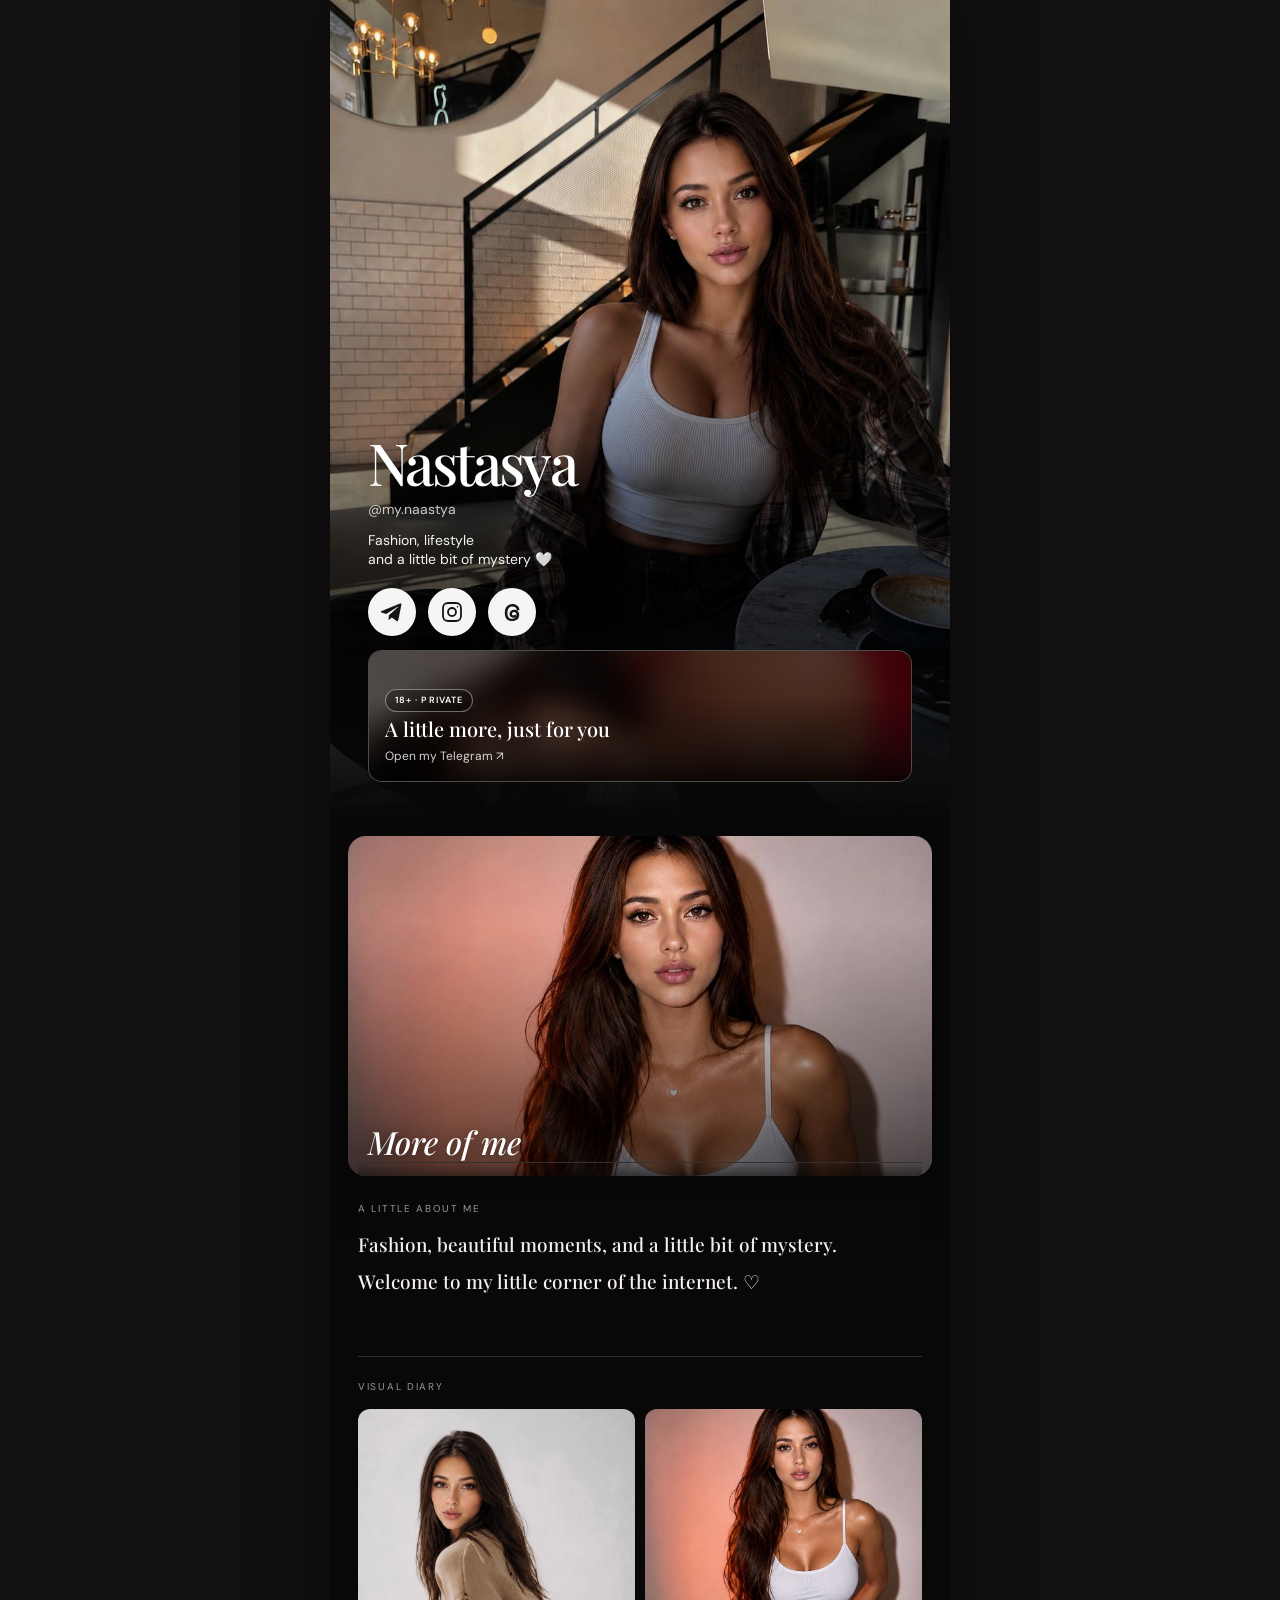
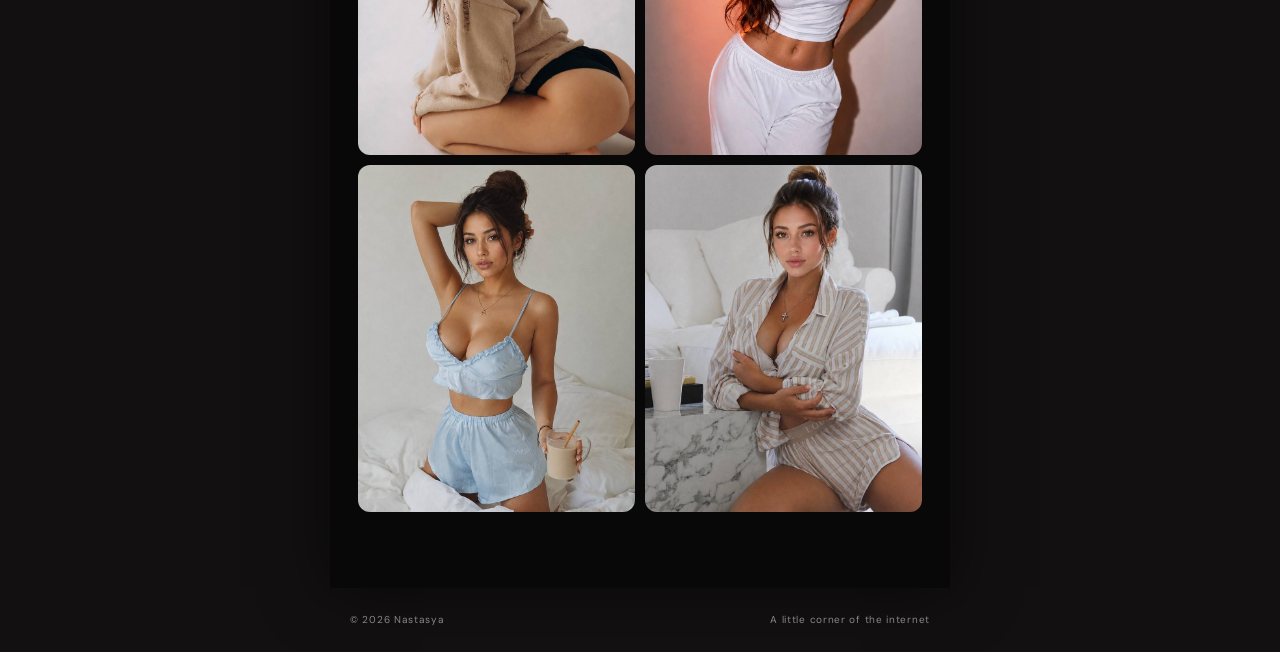
==== index.html @ feb4eeef "Move 18+ Telegram card under social buttons" ====
<!doctype html>
<html lang="en">
  <head>
    <meta charset="UTF-8" />
    <meta name="viewport" content="width=device-width, initial-scale=1.0" />
    <meta name="description" content="Nastasya — fashion, beautiful moments, and a little mystery." />
    <meta name="theme-color" content="#080808" />
    <title>NASTASYA — Virtual Muse</title>
    <link rel="preconnect" href="https://fonts.googleapis.com" />
    <link rel="preconnect" href="https://fonts.gstatic.com" crossorigin />
    <link href="https://fonts.googleapis.com/css2?family=DM+Sans:wght@400;500;600&family=Playfair+Display:ital,wght@0,500;0,600;1,500&display=swap" rel="stylesheet" />
    <link rel="stylesheet" href="styles.css?v=mobilefix4" />
    <style>
      .creator-hero{min-height:680px}
      .more-link{margin:16px 18px 0}
      .telegram-dock{position:fixed;z-index:15;right:16px;bottom:calc(12px + env(safe-area-inset-bottom));left:16px;display:flex;width:min(calc(100% - 32px),390px);min-height:62px;align-items:center;gap:12px;margin:0 auto;padding:8px 14px;border:1px solid rgba(255,255,255,.24);border-radius:18px;background:rgba(24,24,24,.88);color:#fff;text-decoration:none;box-shadow:0 8px 32px #0009;opacity:0;pointer-events:none;transform:translateY(130%);visibility:hidden;backdrop-filter:blur(16px);transition:opacity .25s,transform .3s,visibility .3s}
      .telegram-dock.is-visible{opacity:1;pointer-events:auto;transform:translateY(0);visibility:visible}
      .telegram-dock__icon{display:grid;width:42px;height:42px;flex:0 0 42px;place-items:center;border-radius:50%;background:#2481c7;font-size:22px}
      .telegram-dock strong,.telegram-dock small{display:block;line-height:1.25}
      .telegram-dock strong{font-size:14px}
      .telegram-dock small{margin-top:3px;color:rgba(255,255,255,.67);font-size:11px}
      .telegram-dock__arrow{margin-left:auto;color:rgba(255,255,255,.72);font-size:19px}
      .exclusive-card--hero{min-height:132px;margin:14px 0 0;padding:14px 16px;border-radius:14px}
      .exclusive-card--hero .exclusive-card__tag{min-height:22px;margin-bottom:6px;font-size:9px}
      .exclusive-card--hero strong{font-size:20px}
      .exclusive-card--hero .exclusive-card__cta{margin-top:7px;font-size:12px}
      @media(max-width:699px){.creator-hero{height:clamp(640px,88svh,740px);min-height:640px}.hero-info{inset:auto 20px 30px}.more-link{margin:16px 14px 0}footer{padding-bottom:112px}}
    </style>
  </head>
  <body>
    <main class="creator-page">
      <section class="creator-hero" aria-label="Nastasya profile">
        <div class="hero-photo"><img src="photo_2026-10-09 15.32.32.jpeg" alt="Nastasya at a cafe" /><div class="hero-shade"></div></div>
        <div class="hero-info"><h1>Nastasya</h1><p class="handle">@my.naastya</p><p class="bio">Fashion, lifestyle<br />and a little bit of mystery 🤍</p><div id="social-links" class="social-links" aria-label="Social profiles"></div>
          <a class="exclusive-card exclusive-card--hero" href="https://t.me/+fkCmvZq9PzljMjhi" target="_blank" rel="noopener noreferrer" aria-label="18 plus exclusive content in Telegram"><span class="exclusive-card__copy"><span class="exclusive-card__tag">18+ · PRIVATE</span><strong>A little more, just for you</strong><span class="exclusive-card__cta">Open my Telegram ↗</span></span></a>
        </div>
      </section>
      <a class="more-link" href="#diary" aria-label="Explore Nastasya visual diary"><img src="photo_2026-10-09 15.31.54.jpeg" alt="Nastasya in a soft white look" /><span>More of me</span></a>
      <section id="about" class="creator-about reveal"><p class="eyebrow">A little about me</p><p>Fashion, beautiful moments, and a little bit of mystery.</p><p>Welcome to my little corner of the internet. <span>♡</span></p></section>
      <section id="diary" class="creator-gallery reveal"><p class="eyebrow">Visual diary</p><div class="mini-gallery"><img loading="lazy" src="photo_2026-10-09 15.32.36.jpeg" alt="Nastasya in a soft fashion look" /><img loading="lazy" src="photo_2026-10-09 15.31.54.jpeg" alt="Nastasya in an editorial portrait" /><img loading="lazy" src="photo_2026-10-09 15.32.48.jpeg" alt="Nastasya in a relaxed lifestyle scene" /><img loading="lazy" src="photo_2026-10-09 15.31.28.jpeg" alt="Nastasya in a calm bedroom scene" /></div></section>
      <div class="lightbox" id="lightbox" aria-hidden="true"><button aria-label="Close image">×</button><img alt="" /></div>
    </main>
    <a class="telegram-dock" href="https://t.me/+fkCmvZq9PzljMjhi" target="_blank" rel="noopener noreferrer" aria-label="Open Nastasya's Telegram"><span class="telegram-dock__icon" aria-hidden="true">↗</span><span><strong>Мой Telegram</strong><small>Больше меня — там</small></span><span class="telegram-dock__arrow" aria-hidden="true">↗</span></a>
    <footer><span>© 2026 Nastasya</span><span>A little corner of the internet</span></footer>
    <script src="app.js?v=fade1"></script>
    <script>
      const telegramDock=document.querySelector('.telegram-dock');
      const hero=document.querySelector('.creator-hero');
      if(telegramDock&&hero&&'IntersectionObserver' in window){
        new IntersectionObserver(([entry])=>{
          const show=!entry.isIntersecting&&window.scrollY>120;
          telegramDock.classList.toggle('is-visible',show);
          telegramDock.setAttribute('aria-hidden',String(!show));
          telegramDock.tabIndex=show?0:-1;
        },{threshold:.08}).observe(hero);
      }
    </script>
  </body>
</html>
---- styles.css ----
:root{--ink:#f8f5f3;--muted:#b8adab;--cream:#080808;--line:rgba(255,255,255,.16)}*{box-sizing:border-box}html{scroll-behavior:smooth}body{margin:0;background:#080808;color:#f8f5f3;font-family:'DM Sans',sans-serif;font-size:15px;line-height:1.6}main{overflow:hidden}.creator-page{width:min(100%,620px);margin:0 auto;padding:0 0 54px;background:#080808;color:#f8f5f3}.creator-hero{height:min(780px,92svh);min-height:620px;position:relative;color:#fff;overflow:hidden;text-align:left;background:#080808}.hero-photo,.hero-photo img,.hero-shade{position:absolute;inset:0;width:100%;height:100%}.hero-photo img{display:block;object-fit:cover;object-position:center 16%}.hero-shade{background:linear-gradient(180deg,rgba(0,0,0,.02) 4%,rgba(0,0,0,.04) 34%,rgba(0,0,0,.7) 72%,#080808 100%)}.hero-info{position:absolute;z-index:1;inset:auto 28px 30px}.creator-hero h1{color:#fff;font:500 clamp(46px,9vw,58px)/1 'Playfair Display',serif;letter-spacing:-.045em;text-shadow:0 2px 20px #0006;margin:0}.creator-hero .handle{color:rgba(255,255,255,.76);font-size:14px;margin:7px 0}.creator-hero .bio{color:rgba(255,255,255,.95);font-size:14px;line-height:1.4;margin:10px 0 18px}.creator-page .social-links{display:flex;flex-direction:row;justify-content:flex-start;gap:12px;margin:0}.creator-page .social-link{display:grid;place-items:center;flex:0 0 48px;width:48px;height:48px;min-height:48px;padding:10px;border:1px solid rgba(255,255,255,.52);border-radius:50%;background:rgba(255,255,255,.96);color:#151515;box-shadow:0 6px 20px rgba(0,0,0,.26);transition:transform .2s ease}.creator-page .social-link:hover{transform:translateY(-3px)}.social-link svg{display:block;width:24px;height:24px;fill:currentColor}.social-link--instagram{color:#d83b78}.social-link--instagram svg{fill:none;stroke:currentColor;stroke-width:1.8}.social-link--instagram .solid{fill:currentColor;stroke:none}.social-link--telegram{color:#2481c7}.social-link--threads{color:#111}.more-link{position:relative;z-index:2;display:block;height:clamp(240px,58vw,340px);margin:-38px 18px 0;padding:0;overflow:hidden;border:0;border-radius:18px;background:#151515;color:#fff;text-decoration:none;box-shadow:0 15px 40px #0008}.more-link img{display:block;width:100%;height:100%;object-fit:cover;object-position:center 14%;transition:transform .5s ease}.more-link::after{content:'';position:absolute;inset:25% 0 0;background:linear-gradient(180deg,transparent,rgba(0,0,0,.62))}.more-link span{position:absolute;z-index:1;left:20px;bottom:17px;font:italic 500 clamp(24px,6vw,32px)/1.1 'Playfair Display',serif;text-shadow:0 2px 15px #0008}.more-link:hover img{transform:scale(1.025)}.creator-about,.creator-gallery{position:relative;z-index:2;margin:30px 20px 0;padding:22px 0;border:0;border-top:1px solid var(--line);border-radius:0;background:transparent;color:#fff}.creator-about{z-index:3;margin-top:-14px;padding-top:38px;background:linear-gradient(180deg,rgba(8,8,8,.0),#080808 32px)}.eyebrow{text-transform:uppercase;letter-spacing:.17em;font-size:10px;color:rgba(255,255,255,.58);margin:0 0 14px}.creator-about p:not(.eyebrow){font:500 19px/1.4 'Playfair Display',serif;color:#f4efed;margin:10px 0}.creator-gallery .mini-gallery{display:grid;grid-template-columns:repeat(2,minmax(0,1fr));gap:10px}.mini-gallery img{display:block;width:100%;height:auto;aspect-ratio:4/5;object-fit:cover;border-radius:12px;background:#171717;cursor:zoom-in}.exclusive-card{position:relative;isolation:isolate;display:flex;min-height:230px;align-items:flex-end;overflow:hidden;margin:26px 20px 0;padding:22px;border:1px solid rgba(255,255,255,.24);border-radius:16px;color:#fff;text-decoration:none;background:#171313}.exclusive-card::before{content:'';position:absolute;z-index:-2;inset:-14px;background:url('photo_2026-10-09 15.32.40.jpeg') center 38%/cover no-repeat;filter:blur(13px) brightness(.42);transform:scale(1.08);transition:filter .3s,transform .3s}.exclusive-card::after{content:'';position:absolute;z-index:-1;inset:35% 0 0;background:linear-gradient(180deg,transparent,rgba(0,0,0,.82))}.exclusive-card:hover::before{filter:blur(9px) brightness(.52);transform:scale(1.12)}.exclusive-card__copy{max-width:330px}.exclusive-card__tag{display:inline-flex;align-items:center;min-height:26px;margin-bottom:10px;padding:3px 9px;border:1px solid #ffffff66;border-radius:99px;background:#0005;font-size:11px;font-weight:600;letter-spacing:.12em}.exclusive-card strong{display:block;font:500 24px/1.12 'Playfair Display',serif}.exclusive-card__cta{display:inline-block;margin-top:12px;font-size:13px;color:rgba(255,255,255,.82)}.lightbox{position:fixed;inset:0;z-index:20;display:none;align-items:center;justify-content:center;background:rgba(0,0,0,.96);padding:18px}.lightbox[aria-hidden="false"]{display:flex}.lightbox img{max-width:100%;max-height:88vh;object-fit:contain;border-radius:8px}.lightbox button{position:absolute;right:16px;top:14px;width:44px;height:44px;border:1px solid #ffffff55;border-radius:50%;background:#171717;color:#fff;font-size:28px;line-height:1;cursor:pointer}footer{display:flex;justify-content:space-between;gap:10px;max-width:620px;margin:auto;padding:24px 20px;color:rgba(255,255,255,.5);font-size:10px;letter-spacing:.07em}@media(min-width:700px){body{background:#121010}.creator-page{box-shadow:0 0 60px #0008}.creator-hero{height:min(820px,92vh)}.hero-info{inset:auto 38px 38px}.more-link{margin-left:24px;margin-right:24px}.creator-about,.creator-gallery{margin-left:28px;margin-right:28px}.exclusive-card{margin-left:28px;margin-right:28px}}@media(max-width:699px){.creator-hero{height:clamp(580px,82svh,720px);min-height:580px}.hero-photo img{object-position:center 12%}.hero-info{inset:auto 20px 24px}.creator-hero h1{font-size:46px}.creator-hero .bio{font-size:14px;margin-bottom:16px}.creator-page .social-links{justify-content:flex-start;gap:11px}.creator-page .social-link{flex-basis:46px;width:46px;height:46px;min-height:46px;padding:9px}.more-link{height:clamp(220px,70vw,290px);margin:-34px 14px 0;border-radius:15px}.more-link img{object-position:center 10%}.creator-about,.creator-gallery{margin:26px 18px 0;padding-top:20px}.creator-about{margin-top:-12px;padding-top:34px}.creator-gallery .mini-gallery{gap:8px}.mini-gallery img{border-radius:10px}.exclusive-card{min-height:210px;margin:24px 18px 0;padding:18px;border-radius:14px}.exclusive-card strong{font-size:23px}footer{display:block;padding:20px 18px;line-height:2}}@media(max-width:360px){.creator-hero{height:600px}.hero-info{inset:auto 16px 20px}.creator-hero h1{font-size:42px}.creator-page .social-links{gap:9px}.creator-page .social-link{flex-basis:44px;width:44px;height:44px;min-height:44px}.more-link{height:220px}.exclusive-card{min-height:195px}}@media(prefers-reduced-motion:reduce){*,*::before,*::after{scroll-behavior:auto!important;animation-duration:.01ms!important;animation-iteration-count:1!important;transition-duration:.01ms!important}}
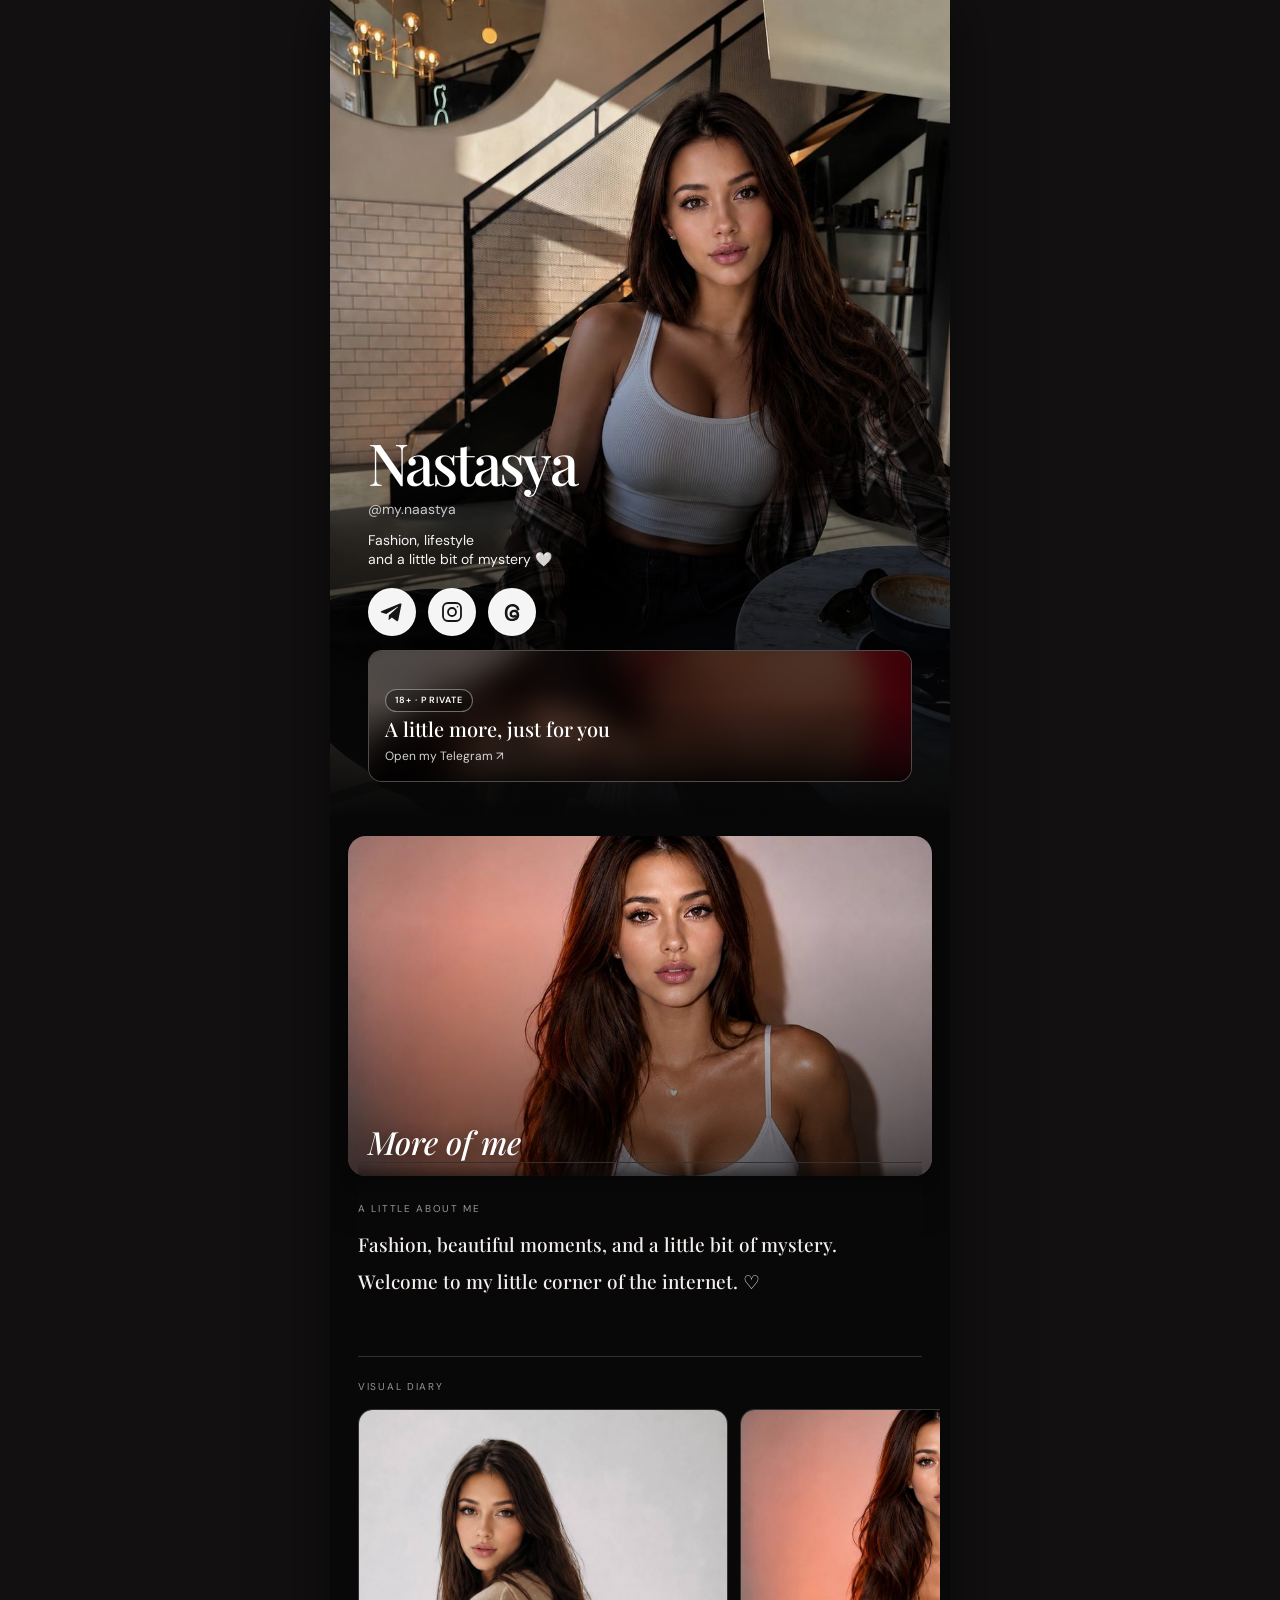
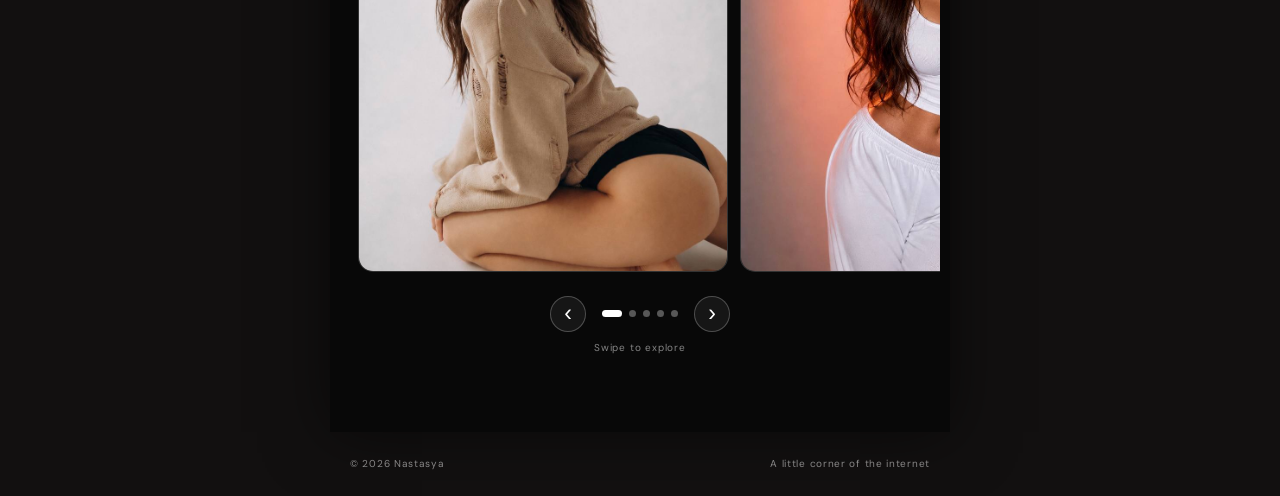
==== commit c55563a0: "Add swipeable visual diary carousel" ====
--- a/index.html
+++ b/index.html
@@ -10,6 +10,7 @@
     <link rel="preconnect" href="https://fonts.gstatic.com" crossorigin />
     <link href="https://fonts.googleapis.com/css2?family=DM+Sans:wght@400;500;600&family=Playfair+Display:ital,wght@0,500;0,600;1,500&display=swap" rel="stylesheet" />
     <link rel="stylesheet" href="styles.css?v=mobilefix4" />
+    <link rel="stylesheet" href="carousel.css?v=1" />
     <style>
       .creator-hero{min-height:680px}
       .more-link{margin:16px 18px 0}
@@ -37,12 +38,12 @@
       </section>
       <a class="more-link" href="#diary" aria-label="Explore Nastasya visual diary"><img src="photo_2026-10-09 15.31.54.jpeg" alt="Nastasya in a soft white look" /><span>More of me</span></a>
       <section id="about" class="creator-about reveal"><p class="eyebrow">A little about me</p><p>Fashion, beautiful moments, and a little bit of mystery.</p><p>Welcome to my little corner of the internet. <span>♡</span></p></section>
-      <section id="diary" class="creator-gallery reveal"><p class="eyebrow">Visual diary</p><div class="mini-gallery"><img loading="lazy" src="photo_2026-10-09 15.32.36.jpeg" alt="Nastasya in a soft fashion look" /><img loading="lazy" src="photo_2026-10-09 15.31.54.jpeg" alt="Nastasya in an editorial portrait" /><img loading="lazy" src="photo_2026-10-09 15.32.48.jpeg" alt="Nastasya in a relaxed lifestyle scene" /><img loading="lazy" src="photo_2026-10-09 15.31.28.jpeg" alt="Nastasya in a calm bedroom scene" /></div></section>
+      <section id="diary" class="creator-gallery reveal"><p class="eyebrow">Visual diary</p><div class="gallery-carousel" data-carousel><div class="mini-gallery" data-carousel-track tabindex="0" aria-label="Swipe through Nastasya photos"><figure class="gallery-slide"><img loading="lazy" src="photo_2026-10-09 15.32.36.jpeg" alt="Nastasya in a soft fashion look" /></figure><figure class="gallery-slide"><img loading="lazy" src="photo_2026-10-09 15.31.54.jpeg" alt="Nastasya in an editorial portrait" /></figure><figure class="gallery-slide"><img loading="lazy" src="photo_2026-10-09 15.32.48.jpeg" alt="Nastasya in a relaxed lifestyle scene" /></figure><figure class="gallery-slide"><img loading="lazy" src="photo_2026-10-09 15.31.28.jpeg" alt="Nastasya in a calm bedroom scene" /></figure><a class="gallery-slide gallery-teaser" href="https://t.me/+fkCmvZq9PzljMjhi" target="_blank" rel="noopener noreferrer" aria-label="See more photos and updates on Telegram"><span class="teaser-pill">A little preview</span><span class="teaser-title">Want to see more?</span><strong>Join me on Telegram <span aria-hidden="true">↗</span></strong><span class="teaser-note">New photos &amp; little moments</span></a></div><div class="carousel-navigation"><button class="carousel-arrow" type="button" data-carousel-prev aria-label="Previous photo">‹</button><div class="carousel-dots" aria-label="Choose a photo"></div><button class="carousel-arrow" type="button" data-carousel-next aria-label="Next photo">›</button></div><p class="carousel-hint">Swipe to explore</p></div></section>
       <div class="lightbox" id="lightbox" aria-hidden="true"><button aria-label="Close image">×</button><img alt="" /></div>
     </main>
     <a class="telegram-dock" href="https://t.me/+fkCmvZq9PzljMjhi" target="_blank" rel="noopener noreferrer" aria-label="Open Nastasya's Telegram"><span class="telegram-dock__icon" aria-hidden="true">↗</span><span><strong>Мой Telegram</strong><small>Больше меня — там</small></span><span class="telegram-dock__arrow" aria-hidden="true">↗</span></a>
     <footer><span>© 2026 Nastasya</span><span>A little corner of the internet</span></footer>
-    <script src="app.js?v=fade1"></script>
+    <script src="app.js?v=carousel1"></script>
     <script>
       const telegramDock=document.querySelector('.telegram-dock');
       const hero=document.querySelector('.creator-hero');
--- a/carousel.css
+++ b/carousel.css
@@ -0,0 +1,120 @@
+/* Swipe-first portrait gallery with a clear, optional Telegram preview at the end. */
+.gallery-carousel { --slide-gap: 12px; }
+.creator-gallery .mini-gallery {
+  display: flex;
+  gap: var(--slide-gap);
+  overflow-x: auto;
+  margin: 0 -18px;
+  padding: 0 18px 8px;
+  scroll-snap-type: x mandatory;
+  scroll-padding-inline: 18px;
+  overscroll-behavior-inline: contain;
+  scrollbar-width: none;
+  -webkit-overflow-scrolling: touch;
+}
+.creator-gallery .mini-gallery::-webkit-scrollbar { display: none; }
+.gallery-slide {
+  position: relative;
+  flex: 0 0 min(78%, 370px);
+  aspect-ratio: 4 / 5;
+  margin: 0;
+  overflow: hidden;
+  border: 1px solid rgba(255,255,255,.12);
+  border-radius: 15px;
+  background: #171717;
+  scroll-snap-align: center;
+  scroll-snap-stop: always;
+}
+.gallery-slide img {
+  display: block;
+  width: 100%;
+  height: 100%;
+  aspect-ratio: auto;
+  object-fit: cover;
+  cursor: zoom-in;
+}
+.gallery-teaser {
+  display: flex;
+  flex-direction: column;
+  align-items: flex-start;
+  justify-content: flex-end;
+  gap: 10px;
+  padding: 24px;
+  color: #fff;
+  text-decoration: none;
+  isolation: isolate;
+}
+.gallery-teaser::before {
+  position: absolute;
+  z-index: -2;
+  inset: -15px;
+  background: url('photo_2026-10-09 15.32.40.jpeg') center 35% / cover no-repeat;
+  content: '';
+  filter: blur(14px) brightness(.42);
+  transform: scale(1.08);
+  transition: filter .35s ease, transform .45s ease;
+}
+.gallery-teaser::after {
+  position: absolute;
+  z-index: -1;
+  inset: 30% 0 0;
+  background: linear-gradient(180deg, transparent, rgba(0,0,0,.86));
+  content: '';
+}
+.gallery-teaser:hover::before, .gallery-teaser:focus-visible::before {
+  filter: blur(9px) brightness(.55);
+  transform: scale(1.14);
+}
+.teaser-pill {
+  padding: 5px 10px;
+  border: 1px solid #ffffff65;
+  border-radius: 99px;
+  background: #0005;
+  font-size: 10px;
+  letter-spacing: .12em;
+  text-transform: uppercase;
+}
+.teaser-title { font: italic 500 clamp(25px, 7vw, 34px)/1.1 'Playfair Display', serif; }
+.gallery-teaser strong { font-size: 14px; font-weight: 500; }
+.teaser-note { color: rgba(255,255,255,.7); font-size: 12px; }
+.carousel-navigation { display: flex; align-items: center; justify-content: center; gap: 16px; margin-top: 16px; }
+.carousel-arrow {
+  display: grid;
+  width: 36px;
+  height: 36px;
+  place-items: center;
+  border: 1px solid rgba(255,255,255,.24);
+  border-radius: 50%;
+  background: #161616;
+  color: #fff;
+  font-size: 23px;
+  line-height: 1;
+  cursor: pointer;
+  transition: background .2s, transform .2s;
+}
+.carousel-arrow:hover { background: #292323; transform: scale(1.06); }
+.carousel-dots { display: flex; align-items: center; justify-content: center; gap: 7px; }
+.carousel-dot {
+  width: 7px;
+  height: 7px;
+  padding: 0;
+  border: 0;
+  border-radius: 50%;
+  background: rgba(255,255,255,.32);
+  cursor: pointer;
+  transition: width .2s, background .2s;
+}
+.carousel-dot[aria-current="true"] { width: 20px; border-radius: 99px; background: #fff; }
+.carousel-hint { margin: 8px 0 0; color: rgba(255,255,255,.5); font-size: 10px; letter-spacing: .08em; text-align: center; }
+
+@media (max-width: 699px) {
+  .gallery-carousel { --slide-gap: 10px; }
+  .creator-gallery .mini-gallery { margin-right: -18px; margin-left: -18px; }
+  .gallery-slide { flex-basis: min(82%, 360px); border-radius: 13px; }
+  .gallery-teaser { padding: 20px; }
+}
+
+@media (prefers-reduced-motion: reduce) {
+  .creator-gallery .mini-gallery { scroll-behavior: auto; }
+  .gallery-teaser::before, .carousel-arrow, .carousel-dot { transition: none; }
+}
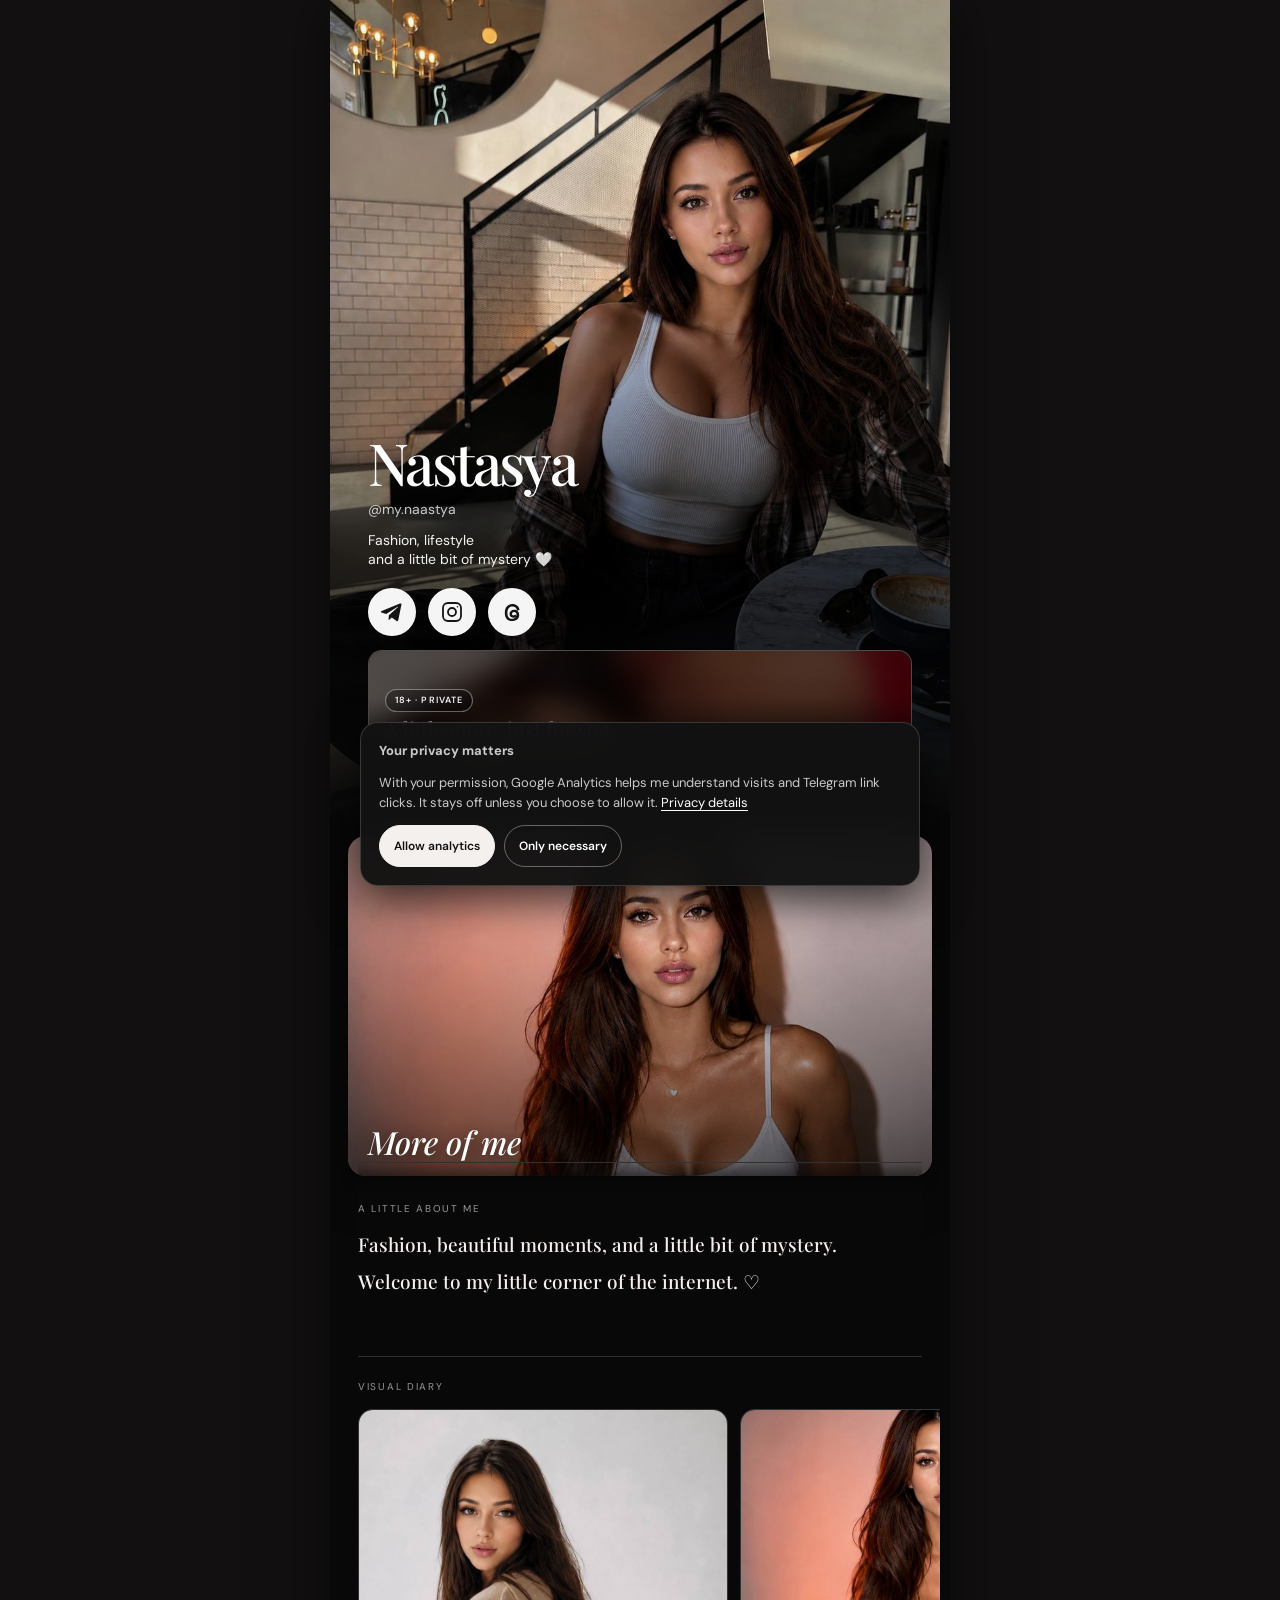
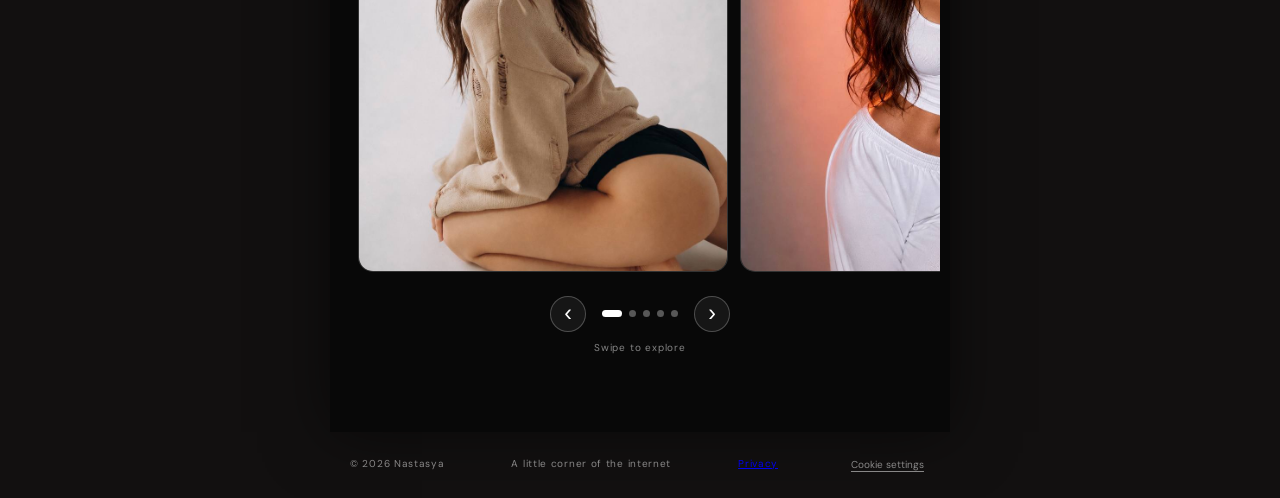
==== commit 0d18d19e: "Add analytics consent choice and privacy disclosure" ====
--- a/index.html
+++ b/index.html
@@ -5,6 +5,62 @@
     <meta name="viewport" content="width=device-width, initial-scale=1.0" />
     <meta name="description" content="Nastasya — fashion, beautiful moments, and a little mystery." />
     <meta name="theme-color" content="#080808" />
+    <!-- Analytics loads only after the visitor opts in. -->
+    <script>
+      (() => {
+        const GA_ID = 'G-XMT89BCM64';
+        const choiceKey = 'nastasya_analytics_consent';
+        const banner = () => document.getElementById('privacy-consent');
+        const loadAnalytics = () => {
+          if (window.nastasyaAnalyticsLoaded) return;
+          window.nastasyaAnalyticsLoaded = true;
+          window.dataLayer = window.dataLayer || [];
+          window.gtag = function(){dataLayer.push(arguments);};
+          gtag('js', new Date());
+          gtag('config', GA_ID);
+          const script = document.createElement('script');
+          script.async = true;
+          script.src = 'https://www.googletagmanager.com/gtag/js?id=' + GA_ID;
+          document.head.appendChild(script);
+          document.addEventListener('click', (event) => {
+            const link = event.target.closest && event.target.closest('a[href*="t.me/"]');
+            if (!link) return;
+            const location = link.matches('.telegram-dock') ? 'sticky_dock'
+              : link.matches('.exclusive-card--hero') ? 'hero_card'
+              : link.matches('.gallery-teaser') ? 'visual_diary_teaser'
+              : link.matches('.social-link--telegram') ? 'social_icon' : 'other';
+            const params = new URLSearchParams(window.location.search);
+            gtag('event', 'telegram_click', {
+              button_location: location,
+              campaign: params.get('utm_campaign') || params.get('from') || 'direct',
+              link_url: link.href,
+              transport_type: 'beacon'
+            });
+          }, {capture: true});
+        };
+        const hideBanner = () => { const el = banner(); if (el) el.hidden = true; };
+        window.setAnalyticsConsent = (choice) => {
+          try { localStorage.setItem(choiceKey, choice); } catch (_) {}
+          hideBanner();
+          if (choice === 'accepted') loadAnalytics();
+        };
+        window.openPrivacySettings = () => {
+          try { localStorage.removeItem(choiceKey); } catch (_) {}
+          const el = banner(); if (el) el.hidden = false;
+          window.scrollTo({top: 0, behavior: 'smooth'});
+        };
+        let savedChoice = null;
+        try { savedChoice = localStorage.getItem(choiceKey); } catch (_) {}
+        if (new URLSearchParams(location.search).get('privacy') === '1') savedChoice = null;
+        document.addEventListener('DOMContentLoaded', () => {
+          const el = banner();
+          if (!el) return;
+          if (savedChoice === 'accepted') { el.hidden = true; loadAnalytics(); }
+          else if (savedChoice === 'rejected') el.hidden = true;
+          else el.hidden = false;
+        });
+      })();
+    </script>
     <title>NASTASYA — Virtual Muse</title>
     <link rel="preconnect" href="https://fonts.googleapis.com" />
     <link rel="preconnect" href="https://fonts.gstatic.com" crossorigin />
@@ -12,6 +68,15 @@
     <link rel="stylesheet" href="styles.css?v=mobilefix4" />
     <link rel="stylesheet" href="carousel.css?v=1" />
     <style>
+      .privacy-consent{position:fixed;z-index:40;right:14px;bottom:calc(14px + env(safe-area-inset-bottom));left:14px;width:min(100% - 28px,560px);margin:0 auto;padding:18px;border:1px solid rgba(255,255,255,.16);border-radius:18px;background:rgba(18,18,18,.97);color:#f8f5f2;box-shadow:0 14px 48px #000b;backdrop-filter:blur(18px)}
+      .privacy-consent[hidden]{display:none}
+      .privacy-consent p{margin:0 0 12px;font:13px/1.55 'DM Sans',sans-serif;color:rgba(255,255,255,.78)}
+      .privacy-consent a{color:#fff;text-underline-offset:3px}
+      .privacy-consent__actions{display:flex;flex-wrap:wrap;gap:9px}
+      .privacy-consent__actions button{min-height:42px;padding:10px 14px;border:1px solid rgba(255,255,255,.35);border-radius:999px;background:transparent;color:#fff;font:600 12px 'DM Sans',sans-serif;cursor:pointer}
+      .privacy-consent__actions button:first-child{background:#f4f0ed;color:#111;border-color:#f4f0ed}
+      footer .privacy-settings{border:0;background:none;color:inherit;text-decoration:underline;text-underline-offset:3px;cursor:pointer;font:inherit}
+      @media(max-width:520px){.privacy-consent{padding:15px}.privacy-consent__actions{display:grid;grid-template-columns:1fr}.privacy-consent__actions button{width:100%}}
       .creator-hero{min-height:680px}
       .more-link{margin:16px 18px 0}
       .telegram-dock{position:fixed;z-index:15;right:16px;bottom:calc(12px + env(safe-area-inset-bottom));left:16px;display:flex;width:min(calc(100% - 32px),390px);min-height:62px;align-items:center;gap:12px;margin:0 auto;padding:8px 14px;border:1px solid rgba(255,255,255,.24);border-radius:18px;background:rgba(24,24,24,.88);color:#fff;text-decoration:none;box-shadow:0 8px 32px #0009;opacity:0;pointer-events:none;transform:translateY(130%);visibility:hidden;backdrop-filter:blur(16px);transition:opacity .25s,transform .3s,visibility .3s}
@@ -42,7 +107,12 @@
       <div class="lightbox" id="lightbox" aria-hidden="true"><button aria-label="Close image">×</button><img alt="" /></div>
     </main>
     <a class="telegram-dock" href="https://t.me/+fkCmvZq9PzljMjhi" target="_blank" rel="noopener noreferrer" aria-label="Open Nastasya's Telegram"><span class="telegram-dock__icon" aria-hidden="true">↗</span><span><strong>Мой Telegram</strong><small>Больше меня — там</small></span><span class="telegram-dock__arrow" aria-hidden="true">↗</span></a>
-    <footer><span>© 2026 Nastasya</span><span>A little corner of the internet</span></footer>
+    <aside class="privacy-consent" id="privacy-consent" role="dialog" aria-labelledby="privacy-consent-title" aria-describedby="privacy-consent-copy" hidden>
+      <p id="privacy-consent-title"><strong>Your privacy matters</strong></p>
+      <p id="privacy-consent-copy">With your permission, Google Analytics helps me understand visits and Telegram link clicks. It stays off unless you choose to allow it. <a href="privacy.html">Privacy details</a></p>
+      <div class="privacy-consent__actions"><button type="button" onclick="setAnalyticsConsent('accepted')">Allow analytics</button><button type="button" onclick="setAnalyticsConsent('rejected')">Only necessary</button></div>
+    </aside>
+    <footer><span>© 2026 Nastasya</span><span>A little corner of the internet</span><a href="privacy.html">Privacy</a><button class="privacy-settings" type="button" onclick="openPrivacySettings()">Cookie settings</button></footer>
     <script src="app.js?v=carousel1"></script>
     <script>
       const telegramDock=document.querySelector('.telegram-dock');
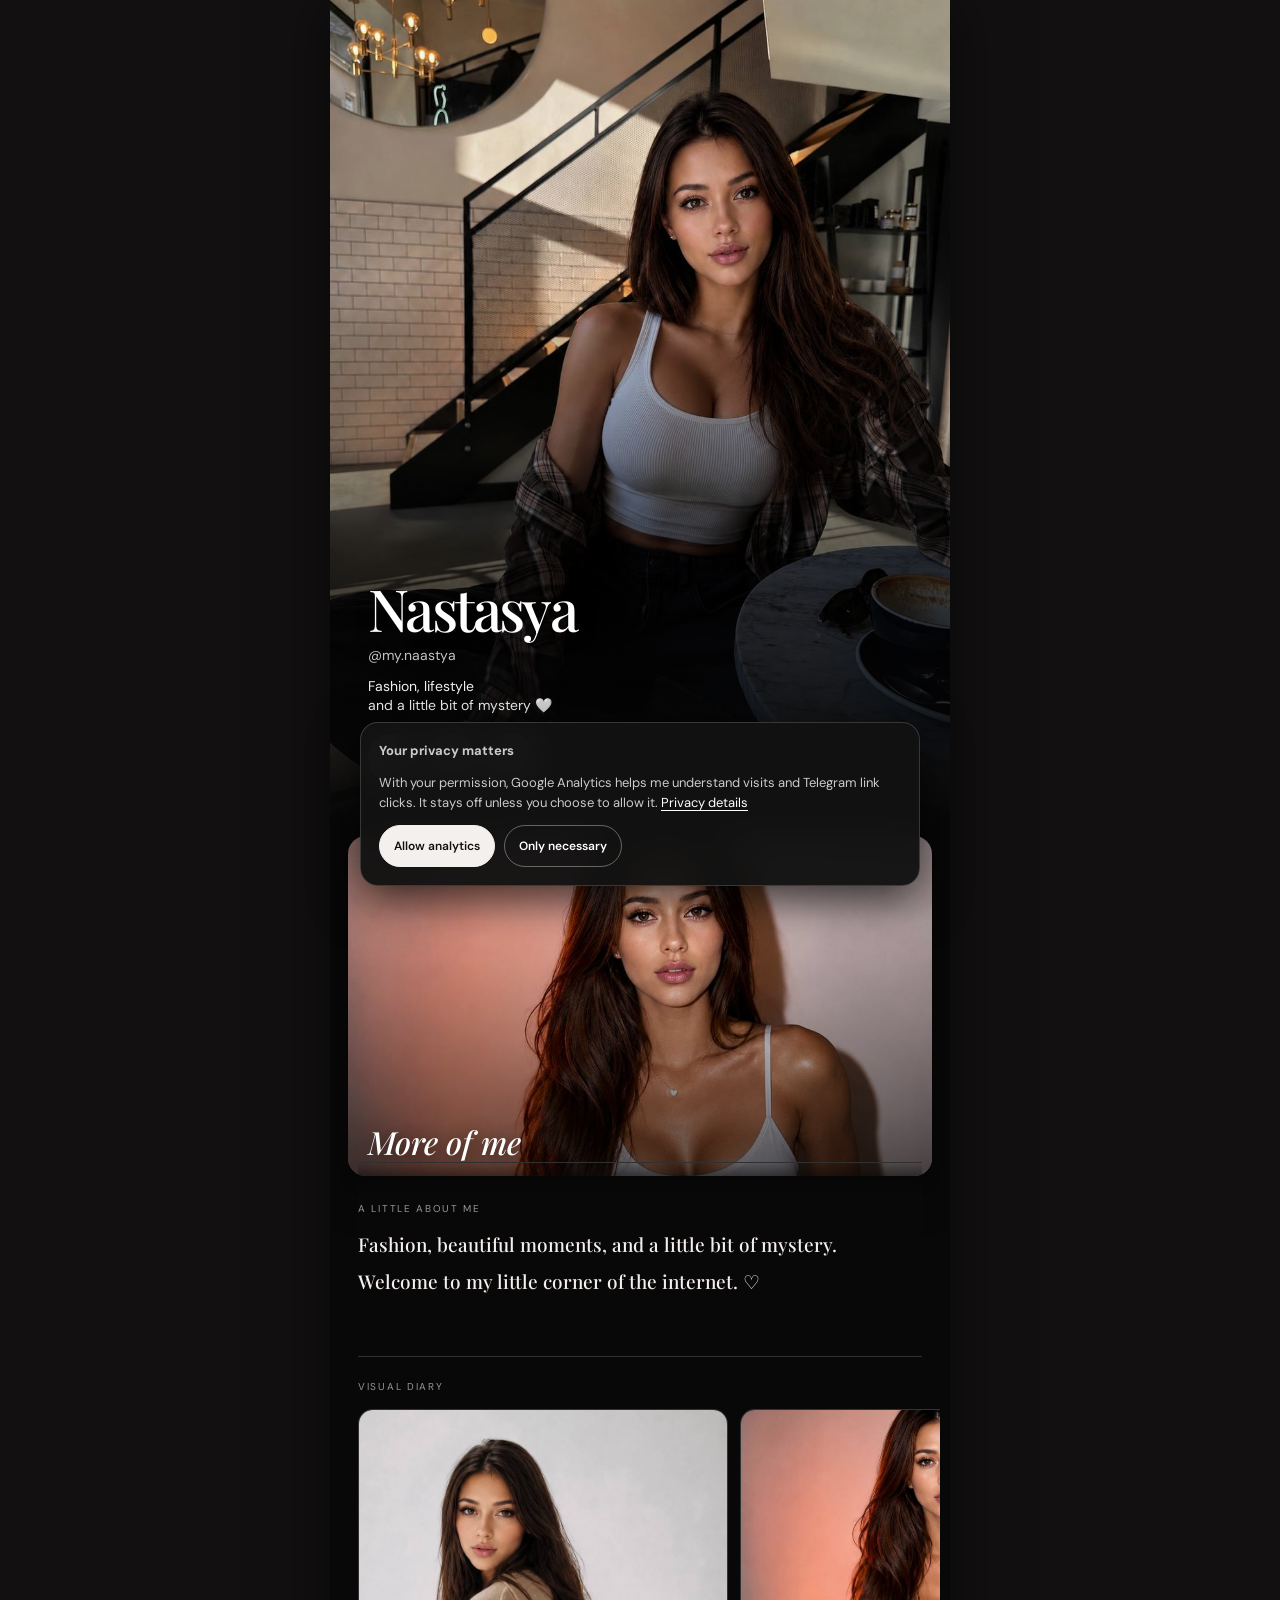
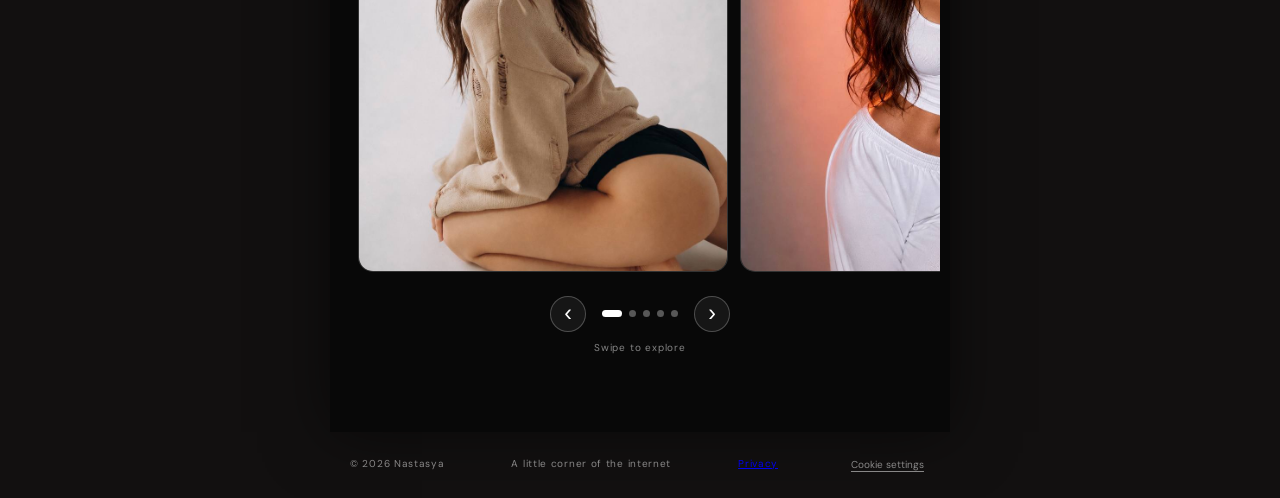
==== commit ad39a381: "Remove 18+ teaser and floating Telegram button" ====
--- a/index.html
+++ b/index.html
@@ -25,9 +25,7 @@
           document.addEventListener('click', (event) => {
             const link = event.target.closest && event.target.closest('a[href*="t.me/"]');
             if (!link) return;
-            const location = link.matches('.telegram-dock') ? 'sticky_dock'
-              : link.matches('.exclusive-card--hero') ? 'hero_card'
-              : link.matches('.gallery-teaser') ? 'visual_diary_teaser'
+            const location = link.matches('.gallery-teaser') ? 'visual_diary_teaser'
               : link.matches('.social-link--telegram') ? 'social_icon' : 'other';
             const params = new URLSearchParams(window.location.search);
             gtag('event', 'telegram_click', {
@@ -65,7 +63,7 @@
     <link rel="preconnect" href="https://fonts.googleapis.com" />
     <link rel="preconnect" href="https://fonts.gstatic.com" crossorigin />
     <link href="https://fonts.googleapis.com/css2?family=DM+Sans:wght@400;500;600&family=Playfair+Display:ital,wght@0,500;0,600;1,500&display=swap" rel="stylesheet" />
-    <link rel="stylesheet" href="styles.css?v=mobilefix4" />
+    <link rel="stylesheet" href="styles.css?v=link-cleanup3" />
     <link rel="stylesheet" href="carousel.css?v=1" />
     <style>
       .privacy-consent{position:fixed;z-index:40;right:14px;bottom:calc(14px + env(safe-area-inset-bottom));left:14px;width:min(100% - 28px,560px);margin:0 auto;padding:18px;border:1px solid rgba(255,255,255,.16);border-radius:18px;background:rgba(18,18,18,.97);color:#f8f5f2;box-shadow:0 14px 48px #000b;backdrop-filter:blur(18px)}
@@ -79,18 +77,7 @@
       @media(max-width:520px){.privacy-consent{padding:15px}.privacy-consent__actions{display:grid;grid-template-columns:1fr}.privacy-consent__actions button{width:100%}}
       .creator-hero{min-height:680px}
       .more-link{margin:16px 18px 0}
-      .telegram-dock{position:fixed;z-index:15;right:16px;bottom:calc(12px + env(safe-area-inset-bottom));left:16px;display:flex;width:min(calc(100% - 32px),390px);min-height:62px;align-items:center;gap:12px;margin:0 auto;padding:8px 14px;border:1px solid rgba(255,255,255,.24);border-radius:18px;background:rgba(24,24,24,.88);color:#fff;text-decoration:none;box-shadow:0 8px 32px #0009;opacity:0;pointer-events:none;transform:translateY(130%);visibility:hidden;backdrop-filter:blur(16px);transition:opacity .25s,transform .3s,visibility .3s}
-      .telegram-dock.is-visible{opacity:1;pointer-events:auto;transform:translateY(0);visibility:visible}
-      .telegram-dock__icon{display:grid;width:42px;height:42px;flex:0 0 42px;place-items:center;border-radius:50%;background:#2481c7;font-size:22px}
-      .telegram-dock strong,.telegram-dock small{display:block;line-height:1.25}
-      .telegram-dock strong{font-size:14px}
-      .telegram-dock small{margin-top:3px;color:rgba(255,255,255,.67);font-size:11px}
-      .telegram-dock__arrow{margin-left:auto;color:rgba(255,255,255,.72);font-size:19px}
-      .exclusive-card--hero{min-height:132px;margin:14px 0 0;padding:14px 16px;border-radius:14px}
-      .exclusive-card--hero .exclusive-card__tag{min-height:22px;margin-bottom:6px;font-size:9px}
-      .exclusive-card--hero strong{font-size:20px}
-      .exclusive-card--hero .exclusive-card__cta{margin-top:7px;font-size:12px}
-      @media(max-width:699px){.creator-hero{height:clamp(640px,88svh,740px);min-height:640px}.hero-info{inset:auto 20px 30px}.more-link{margin:16px 14px 0}footer{padding-bottom:112px}}
+      @media(max-width:699px){.creator-hero{height:clamp(640px,88svh,740px);min-height:640px}.hero-info{inset:auto 20px 30px}.more-link{margin:16px 14px 0}}
     </style>
   </head>
   <body>
@@ -98,7 +85,6 @@
       <section class="creator-hero" aria-label="Nastasya profile">
         <div class="hero-photo"><img src="photo_2026-10-09 15.32.32.jpeg" alt="Nastasya at a cafe" /><div class="hero-shade"></div></div>
         <div class="hero-info"><h1>Nastasya</h1><p class="handle">@my.naastya</p><p class="bio">Fashion, lifestyle<br />and a little bit of mystery 🤍</p><div id="social-links" class="social-links" aria-label="Social profiles"></div>
-          <a class="exclusive-card exclusive-card--hero" href="https://t.me/+fkCmvZq9PzljMjhi" target="_blank" rel="noopener noreferrer" aria-label="18 plus exclusive content in Telegram"><span class="exclusive-card__copy"><span class="exclusive-card__tag">18+ · PRIVATE</span><strong>A little more, just for you</strong><span class="exclusive-card__cta">Open my Telegram ↗</span></span></a>
         </div>
       </section>
       <a class="more-link" href="#diary" aria-label="Explore Nastasya visual diary"><img src="photo_2026-10-09 15.31.54.jpeg" alt="Nastasya in a soft white look" /><span>More of me</span></a>
@@ -106,7 +92,6 @@
       <section id="diary" class="creator-gallery reveal"><p class="eyebrow">Visual diary</p><div class="gallery-carousel" data-carousel><div class="mini-gallery" data-carousel-track tabindex="0" aria-label="Swipe through Nastasya photos"><figure class="gallery-slide"><img loading="lazy" src="photo_2026-10-09 15.32.36.jpeg" alt="Nastasya in a soft fashion look" /></figure><figure class="gallery-slide"><img loading="lazy" src="photo_2026-10-09 15.31.54.jpeg" alt="Nastasya in an editorial portrait" /></figure><figure class="gallery-slide"><img loading="lazy" src="photo_2026-10-09 15.32.48.jpeg" alt="Nastasya in a relaxed lifestyle scene" /></figure><figure class="gallery-slide"><img loading="lazy" src="photo_2026-10-09 15.31.28.jpeg" alt="Nastasya in a calm bedroom scene" /></figure><a class="gallery-slide gallery-teaser" href="https://t.me/+fkCmvZq9PzljMjhi" target="_blank" rel="noopener noreferrer" aria-label="See more photos and updates on Telegram"><span class="teaser-pill">A little preview</span><span class="teaser-title">Want to see more?</span><strong>Join me on Telegram <span aria-hidden="true">↗</span></strong><span class="teaser-note">New photos &amp; little moments</span></a></div><div class="carousel-navigation"><button class="carousel-arrow" type="button" data-carousel-prev aria-label="Previous photo">‹</button><div class="carousel-dots" aria-label="Choose a photo"></div><button class="carousel-arrow" type="button" data-carousel-next aria-label="Next photo">›</button></div><p class="carousel-hint">Swipe to explore</p></div></section>
       <div class="lightbox" id="lightbox" aria-hidden="true"><button aria-label="Close image">×</button><img alt="" /></div>
     </main>
-    <a class="telegram-dock" href="https://t.me/+fkCmvZq9PzljMjhi" target="_blank" rel="noopener noreferrer" aria-label="Open Nastasya's Telegram"><span class="telegram-dock__icon" aria-hidden="true">↗</span><span><strong>Мой Telegram</strong><small>Больше меня — там</small></span><span class="telegram-dock__arrow" aria-hidden="true">↗</span></a>
     <aside class="privacy-consent" id="privacy-consent" role="dialog" aria-labelledby="privacy-consent-title" aria-describedby="privacy-consent-copy" hidden>
       <p id="privacy-consent-title"><strong>Your privacy matters</strong></p>
       <p id="privacy-consent-copy">With your permission, Google Analytics helps me understand visits and Telegram link clicks. It stays off unless you choose to allow it. <a href="privacy.html">Privacy details</a></p>
@@ -114,17 +99,5 @@
     </aside>
     <footer><span>© 2026 Nastasya</span><span>A little corner of the internet</span><a href="privacy.html">Privacy</a><button class="privacy-settings" type="button" onclick="openPrivacySettings()">Cookie settings</button></footer>
     <script src="app.js?v=carousel1"></script>
-    <script>
-      const telegramDock=document.querySelector('.telegram-dock');
-      const hero=document.querySelector('.creator-hero');
-      if(telegramDock&&hero&&'IntersectionObserver' in window){
-        new IntersectionObserver(([entry])=>{
-          const show=!entry.isIntersecting&&window.scrollY>120;
-          telegramDock.classList.toggle('is-visible',show);
-          telegramDock.setAttribute('aria-hidden',String(!show));
-          telegramDock.tabIndex=show?0:-1;
-        },{threshold:.08}).observe(hero);
-      }
-    </script>
   </body>
 </html>
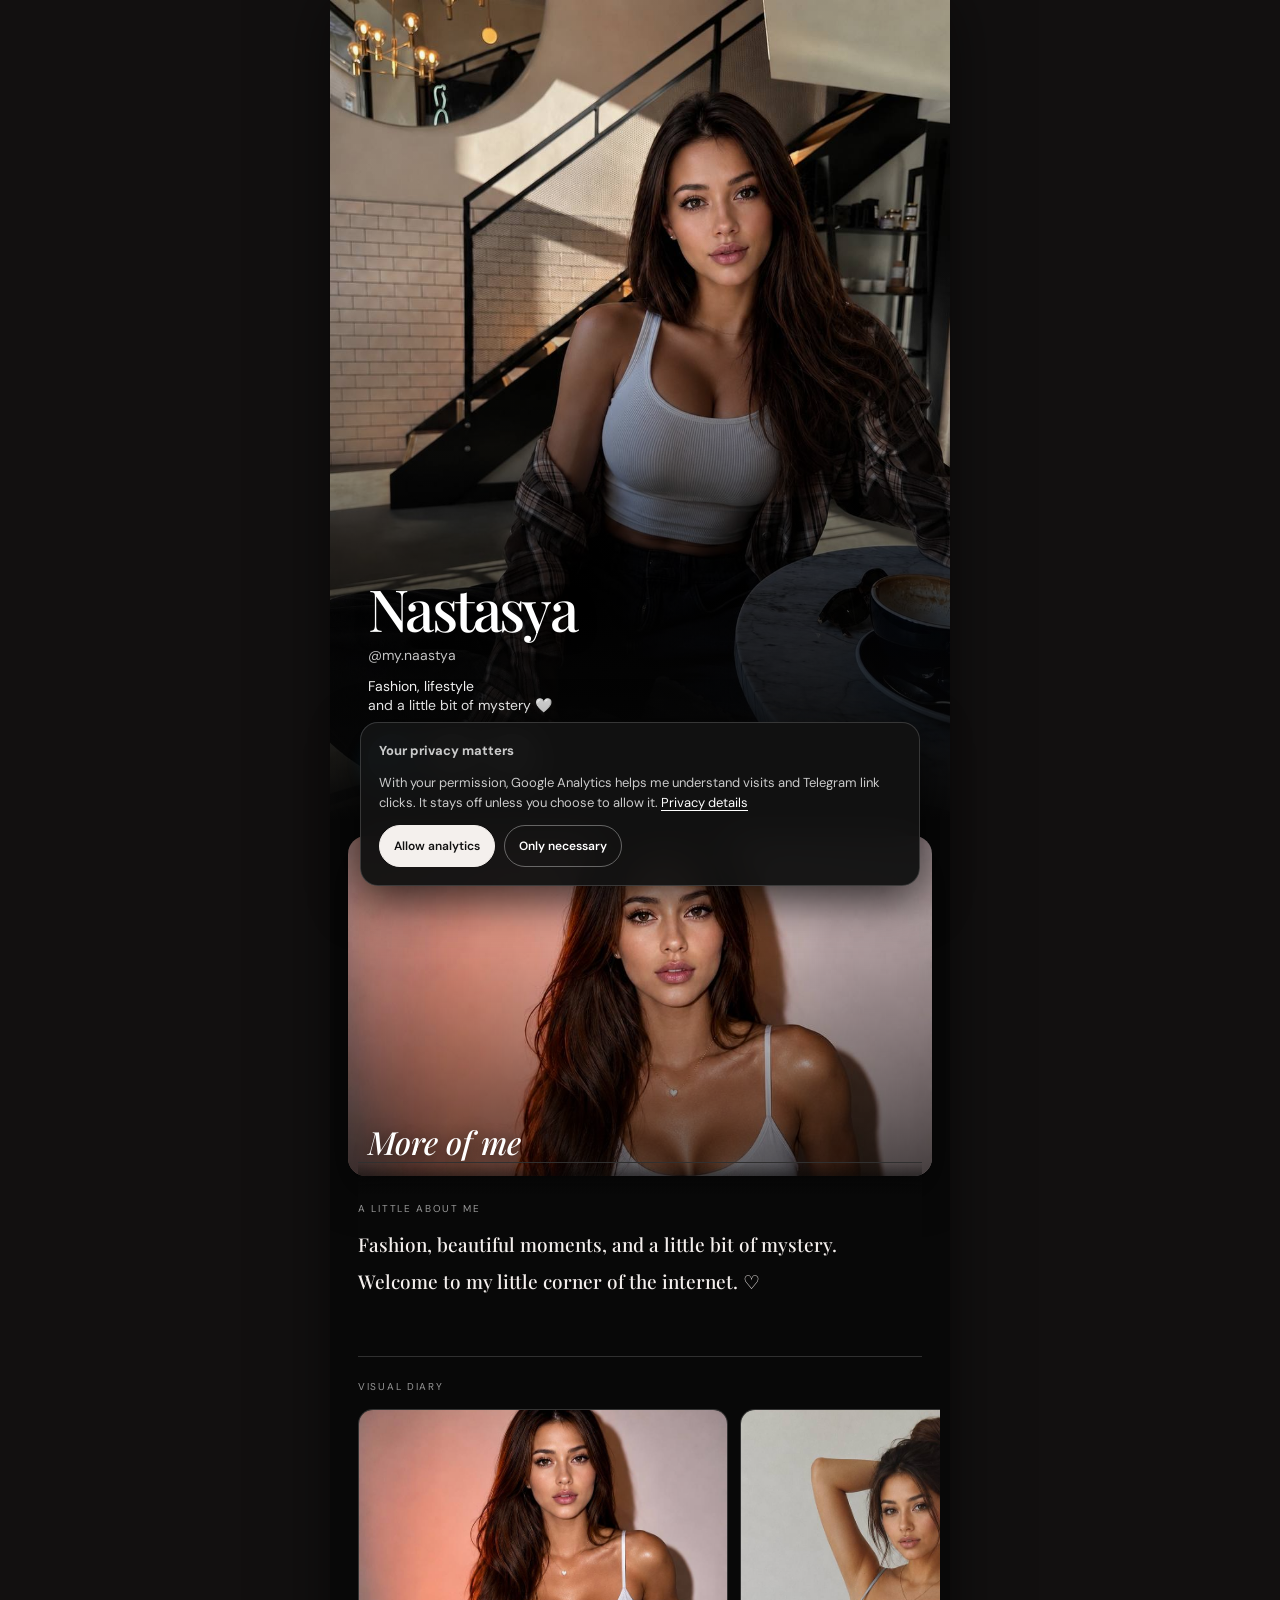
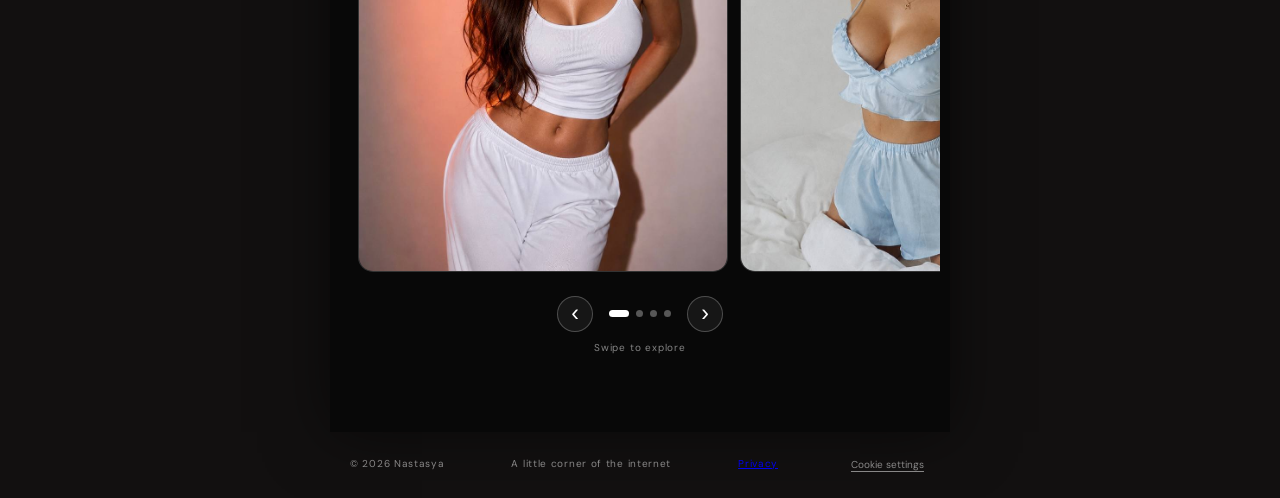
==== commit ccfee7de: "Remove the pointed photo from the visual diary" ====
--- a/index.html
+++ b/index.html
@@ -89,7 +89,7 @@
       </section>
       <a class="more-link" href="#diary" aria-label="Explore Nastasya visual diary"><img src="photo_2026-10-09 15.31.54.jpeg" alt="Nastasya in a soft white look" /><span>More of me</span></a>
       <section id="about" class="creator-about reveal"><p class="eyebrow">A little about me</p><p>Fashion, beautiful moments, and a little bit of mystery.</p><p>Welcome to my little corner of the internet. <span>♡</span></p></section>
-      <section id="diary" class="creator-gallery reveal"><p class="eyebrow">Visual diary</p><div class="gallery-carousel" data-carousel><div class="mini-gallery" data-carousel-track tabindex="0" aria-label="Swipe through Nastasya photos"><figure class="gallery-slide"><img loading="lazy" src="photo_2026-10-09 15.32.36.jpeg" alt="Nastasya in a soft fashion look" /></figure><figure class="gallery-slide"><img loading="lazy" src="photo_2026-10-09 15.31.54.jpeg" alt="Nastasya in an editorial portrait" /></figure><figure class="gallery-slide"><img loading="lazy" src="photo_2026-10-09 15.32.48.jpeg" alt="Nastasya in a relaxed lifestyle scene" /></figure><figure class="gallery-slide"><img loading="lazy" src="photo_2026-10-09 15.31.28.jpeg" alt="Nastasya in a calm bedroom scene" /></figure><a class="gallery-slide gallery-teaser" href="https://t.me/+fkCmvZq9PzljMjhi" target="_blank" rel="noopener noreferrer" aria-label="See more photos and updates on Telegram"><span class="teaser-pill">A little preview</span><span class="teaser-title">Want to see more?</span><strong>Join me on Telegram <span aria-hidden="true">↗</span></strong><span class="teaser-note">New photos &amp; little moments</span></a></div><div class="carousel-navigation"><button class="carousel-arrow" type="button" data-carousel-prev aria-label="Previous photo">‹</button><div class="carousel-dots" aria-label="Choose a photo"></div><button class="carousel-arrow" type="button" data-carousel-next aria-label="Next photo">›</button></div><p class="carousel-hint">Swipe to explore</p></div></section>
+      <section id="diary" class="creator-gallery reveal"><p class="eyebrow">Visual diary</p><div class="gallery-carousel" data-carousel><div class="mini-gallery" data-carousel-track tabindex="0" aria-label="Swipe through Nastasya photos"><figure class="gallery-slide"><img loading="lazy" src="photo_2026-10-09 15.31.54.jpeg" alt="Nastasya in an editorial portrait" /></figure><figure class="gallery-slide"><img loading="lazy" src="photo_2026-10-09 15.32.48.jpeg" alt="Nastasya in a relaxed lifestyle scene" /></figure><figure class="gallery-slide"><img loading="lazy" src="photo_2026-10-09 15.31.28.jpeg" alt="Nastasya in a calm bedroom scene" /></figure><a class="gallery-slide gallery-teaser" href="https://t.me/+fkCmvZq9PzljMjhi" target="_blank" rel="noopener noreferrer" aria-label="See more photos and updates on Telegram"><span class="teaser-pill">A little preview</span><span class="teaser-title">Want to see more?</span><strong>Join me on Telegram <span aria-hidden="true">↗</span></strong><span class="teaser-note">New photos &amp; little moments</span></a></div><div class="carousel-navigation"><button class="carousel-arrow" type="button" data-carousel-prev aria-label="Previous photo">‹</button><div class="carousel-dots" aria-label="Choose a photo"></div><button class="carousel-arrow" type="button" data-carousel-next aria-label="Next photo">›</button></div><p class="carousel-hint">Swipe to explore</p></div></section>
       <div class="lightbox" id="lightbox" aria-hidden="true"><button aria-label="Close image">×</button><img alt="" /></div>
     </main>
     <aside class="privacy-consent" id="privacy-consent" role="dialog" aria-labelledby="privacy-consent-title" aria-describedby="privacy-consent-copy" hidden>
--- a/styles.css
+++ b/styles.css
@@ -1 +1 @@
-:root{--ink:#f8f5f3;--muted:#b8adab;--cream:#080808;--line:rgba(255,255,255,.16)}*{box-sizing:border-box}html{scroll-behavior:smooth}body{margin:0;background:#080808;color:#f8f5f3;font-family:'DM Sans',sans-serif;font-size:15px;line-height:1.6}main{overflow:hidden}.creator-page{width:min(100%,620px);margin:0 auto;padding:0 0 54px;background:#080808;color:#f8f5f3}.creator-hero{height:min(780px,92svh);min-height:620px;position:relative;color:#fff;overflow:hidden;text-align:left;background:#080808}.hero-photo,.hero-photo img,.hero-shade{position:absolute;inset:0;width:100%;height:100%}.hero-photo img{display:block;object-fit:cover;object-position:center 16%}.hero-shade{background:linear-gradient(180deg,rgba(0,0,0,.02) 4%,rgba(0,0,0,.04) 34%,rgba(0,0,0,.7) 72%,#080808 100%)}.hero-info{position:absolute;z-index:1;inset:auto 28px 30px}.creator-hero h1{color:#fff;font:500 clamp(46px,9vw,58px)/1 'Playfair Display',serif;letter-spacing:-.045em;text-shadow:0 2px 20px #0006;margin:0}.creator-hero .handle{color:rgba(255,255,255,.76);font-size:14px;margin:7px 0}.creator-hero .bio{color:rgba(255,255,255,.95);font-size:14px;line-height:1.4;margin:10px 0 18px}.creator-page .social-links{display:flex;flex-direction:row;justify-content:flex-start;gap:12px;margin:0}.creator-page .social-link{display:grid;place-items:center;flex:0 0 48px;width:48px;height:48px;min-height:48px;padding:10px;border:1px solid rgba(255,255,255,.52);border-radius:50%;background:rgba(255,255,255,.96);color:#151515;box-shadow:0 6px 20px rgba(0,0,0,.26);transition:transform .2s ease}.creator-page .social-link:hover{transform:translateY(-3px)}.social-link svg{display:block;width:24px;height:24px;fill:currentColor}.social-link--instagram{color:#d83b78}.social-link--instagram svg{fill:none;stroke:currentColor;stroke-width:1.8}.social-link--instagram .solid{fill:currentColor;stroke:none}.social-link--telegram{color:#2481c7}.social-link--threads{color:#111}.more-link{position:relative;z-index:2;display:block;height:clamp(240px,58vw,340px);margin:-38px 18px 0;padding:0;overflow:hidden;border:0;border-radius:18px;background:#151515;color:#fff;text-decoration:none;box-shadow:0 15px 40px #0008}.more-link img{display:block;width:100%;height:100%;object-fit:cover;object-position:center 14%;transition:transform .5s ease}.more-link::after{content:'';position:absolute;inset:25% 0 0;background:linear-gradient(180deg,transparent,rgba(0,0,0,.62))}.more-link span{position:absolute;z-index:1;left:20px;bottom:17px;font:italic 500 clamp(24px,6vw,32px)/1.1 'Playfair Display',serif;text-shadow:0 2px 15px #0008}.more-link:hover img{transform:scale(1.025)}.creator-about,.creator-gallery{position:relative;z-index:2;margin:30px 20px 0;padding:22px 0;border:0;border-top:1px solid var(--line);border-radius:0;background:transparent;color:#fff}.creator-about{z-index:3;margin-top:-14px;padding-top:38px;background:linear-gradient(180deg,rgba(8,8,8,.0),#080808 32px)}.eyebrow{text-transform:uppercase;letter-spacing:.17em;font-size:10px;color:rgba(255,255,255,.58);margin:0 0 14px}.creator-about p:not(.eyebrow){font:500 19px/1.4 'Playfair Display',serif;color:#f4efed;margin:10px 0}.creator-gallery .mini-gallery{display:grid;grid-template-columns:repeat(2,minmax(0,1fr));gap:10px}.mini-gallery img{display:block;width:100%;height:auto;aspect-ratio:4/5;object-fit:cover;border-radius:12px;background:#171717;cursor:zoom-in}.exclusive-card{position:relative;isolation:isolate;display:flex;min-height:230px;align-items:flex-end;overflow:hidden;margin:26px 20px 0;padding:22px;border:1px solid rgba(255,255,255,.24);border-radius:16px;color:#fff;text-decoration:none;background:#171313}.exclusive-card::before{content:'';position:absolute;z-index:-2;inset:-14px;background:url('photo_2026-10-09 15.32.40.jpeg') center 38%/cover no-repeat;filter:blur(13px) brightness(.42);transform:scale(1.08);transition:filter .3s,transform .3s}.exclusive-card::after{content:'';position:absolute;z-index:-1;inset:35% 0 0;background:linear-gradient(180deg,transparent,rgba(0,0,0,.82))}.exclusive-card:hover::before{filter:blur(9px) brightness(.52);transform:scale(1.12)}.exclusive-card__copy{max-width:330px}.exclusive-card__tag{display:inline-flex;align-items:center;min-height:26px;margin-bottom:10px;padding:3px 9px;border:1px solid #ffffff66;border-radius:99px;background:#0005;font-size:11px;font-weight:600;letter-spacing:.12em}.exclusive-card strong{display:block;font:500 24px/1.12 'Playfair Display',serif}.exclusive-card__cta{display:inline-block;margin-top:12px;font-size:13px;color:rgba(255,255,255,.82)}.lightbox{position:fixed;inset:0;z-index:20;display:none;align-items:center;justify-content:center;background:rgba(0,0,0,.96);padding:18px}.lightbox[aria-hidden="false"]{display:flex}.lightbox img{max-width:100%;max-height:88vh;object-fit:contain;border-radius:8px}.lightbox button{position:absolute;right:16px;top:14px;width:44px;height:44px;border:1px solid #ffffff55;border-radius:50%;background:#171717;color:#fff;font-size:28px;line-height:1;cursor:pointer}footer{display:flex;justify-content:space-between;gap:10px;max-width:620px;margin:auto;padding:24px 20px;color:rgba(255,255,255,.5);font-size:10px;letter-spacing:.07em}@media(min-width:700px){body{background:#121010}.creator-page{box-shadow:0 0 60px #0008}.creator-hero{height:min(820px,92vh)}.hero-info{inset:auto 38px 38px}.more-link{margin-left:24px;margin-right:24px}.creator-about,.creator-gallery{margin-left:28px;margin-right:28px}.exclusive-card{margin-left:28px;margin-right:28px}}@media(max-width:699px){.creator-hero{height:clamp(580px,82svh,720px);min-height:580px}.hero-photo img{object-position:center 12%}.hero-info{inset:auto 20px 24px}.creator-hero h1{font-size:46px}.creator-hero .bio{font-size:14px;margin-bottom:16px}.creator-page .social-links{justify-content:flex-start;gap:11px}.creator-page .social-link{flex-basis:46px;width:46px;height:46px;min-height:46px;padding:9px}.more-link{height:clamp(220px,70vw,290px);margin:-34px 14px 0;border-radius:15px}.more-link img{object-position:center 10%}.creator-about,.creator-gallery{margin:26px 18px 0;padding-top:20px}.creator-about{margin-top:-12px;padding-top:34px}.creator-gallery .mini-gallery{gap:8px}.mini-gallery img{border-radius:10px}.exclusive-card{min-height:210px;margin:24px 18px 0;padding:18px;border-radius:14px}.exclusive-card strong{font-size:23px}footer{display:block;padding:20px 18px;line-height:2}}@media(max-width:360px){.creator-hero{height:600px}.hero-info{inset:auto 16px 20px}.creator-hero h1{font-size:42px}.creator-page .social-links{gap:9px}.creator-page .social-link{flex-basis:44px;width:44px;height:44px;min-height:44px}.more-link{height:220px}.exclusive-card{min-height:195px}}@media(prefers-reduced-motion:reduce){*,*::before,*::after{scroll-behavior:auto!important;animation-duration:.01ms!important;animation-iteration-count:1!important;transition-duration:.01ms!important}}
+:root{--ink:#f8f5f3;--muted:#b8adab;--cream:#080808;--line:rgba(255,255,255,.16)}*{box-sizing:border-box}html{scroll-behavior:smooth}body{margin:0;background:#080808;color:#f8f5f3;font-family:'DM Sans',sans-serif;font-size:15px;line-height:1.6}main{overflow:hidden}.creator-page{width:min(100%,620px);margin:0 auto;padding:0 0 54px;background:#080808;color:#f8f5f3}.creator-hero{height:min(780px,92svh);min-height:620px;position:relative;color:#fff;overflow:hidden;text-align:left;background:#080808}.hero-photo,.hero-photo img,.hero-shade{position:absolute;inset:0;width:100%;height:100%}.hero-photo img{display:block;object-fit:cover;object-position:center 16%}.hero-shade{background:linear-gradient(180deg,rgba(0,0,0,.02) 4%,rgba(0,0,0,.04) 34%,rgba(0,0,0,.7) 72%,#080808 100%)}.hero-info{position:absolute;z-index:1;inset:auto 28px 30px}.creator-hero h1{color:#fff;font:500 clamp(46px,9vw,58px)/1 'Playfair Display',serif;letter-spacing:-.045em;text-shadow:0 2px 20px #0006;margin:0}.creator-hero .handle{color:rgba(255,255,255,.76);font-size:14px;margin:7px 0}.creator-hero .bio{color:rgba(255,255,255,.95);font-size:14px;line-height:1.4;margin:10px 0 18px}.creator-page .social-links{display:flex;flex-direction:row;justify-content:flex-start;gap:12px;margin:0}.creator-page .social-link{display:grid;place-items:center;flex:0 0 48px;width:48px;height:48px;min-height:48px;padding:10px;border:1px solid rgba(255,255,255,.52);border-radius:50%;background:rgba(255,255,255,.96);color:#151515;box-shadow:0 6px 20px rgba(0,0,0,.26);transition:transform .2s ease}.creator-page .social-link:hover{transform:translateY(-3px)}.social-link svg{display:block;width:24px;height:24px;fill:currentColor}.social-link--instagram{color:#d83b78}.social-link--instagram svg{fill:none;stroke:currentColor;stroke-width:1.8}.social-link--instagram .solid{fill:currentColor;stroke:none}.creator-page .social-link--telegram{color:#fff;background:#229ed9;border-color:#229ed9;box-shadow:0 6px 20px rgba(34,158,217,.38)}.social-link--threads{color:#111}.more-link{position:relative;z-index:2;display:block;height:clamp(240px,58vw,340px);margin:-38px 18px 0;padding:0;overflow:hidden;border:0;border-radius:18px;background:#151515;color:#fff;text-decoration:none;box-shadow:0 15px 40px #0008}.more-link img{display:block;width:100%;height:100%;object-fit:cover;object-position:center 14%;transition:transform .5s ease}.more-link::after{content:'';position:absolute;inset:25% 0 0;background:linear-gradient(180deg,transparent,rgba(0,0,0,.62))}.more-link span{position:absolute;z-index:1;left:20px;bottom:17px;font:italic 500 clamp(24px,6vw,32px)/1.1 'Playfair Display',serif;text-shadow:0 2px 15px #0008}.more-link:hover img{transform:scale(1.025)}.creator-about,.creator-gallery{position:relative;z-index:2;margin:30px 20px 0;padding:22px 0;border:0;border-top:1px solid var(--line);border-radius:0;background:transparent;color:#fff}.creator-about{z-index:3;margin-top:-14px;padding-top:38px;background:linear-gradient(180deg,rgba(8,8,8,.0),#080808 32px)}.eyebrow{text-transform:uppercase;letter-spacing:.17em;font-size:10px;color:rgba(255,255,255,.58);margin:0 0 14px}.creator-about p:not(.eyebrow){font:500 19px/1.4 'Playfair Display',serif;color:#f4efed;margin:10px 0}.creator-gallery .mini-gallery{display:grid;grid-template-columns:repeat(2,minmax(0,1fr));gap:10px}.mini-gallery img{display:block;width:100%;height:auto;aspect-ratio:4/5;object-fit:cover;border-radius:12px;background:#171717;cursor:zoom-in}.lightbox{position:fixed;inset:0;z-index:20;display:none;align-items:center;justify-content:center;background:rgba(0,0,0,.96);padding:18px}.lightbox[aria-hidden="false"]{display:flex}.lightbox img{max-width:100%;max-height:88vh;object-fit:contain;border-radius:8px}.lightbox button{position:absolute;right:16px;top:14px;width:44px;height:44px;border:1px solid #ffffff55;border-radius:50%;background:#171717;color:#fff;font-size:28px;line-height:1;cursor:pointer}footer{display:flex;justify-content:space-between;gap:10px;max-width:620px;margin:auto;padding:24px 20px;color:rgba(255,255,255,.5);font-size:10px;letter-spacing:.07em}@media(min-width:700px){body{background:#121010}.creator-page{box-shadow:0 0 60px #0008}.creator-hero{height:min(820px,92vh)}.hero-info{inset:auto 38px 38px}.more-link{margin-left:24px;margin-right:24px}.creator-about,.creator-gallery{margin-left:28px;margin-right:28px}}@media(max-width:699px){.creator-hero{height:clamp(580px,82svh,720px);min-height:580px}.hero-photo img{object-position:center 12%}.hero-info{inset:auto 20px 24px}.creator-hero h1{font-size:46px}.creator-hero .bio{font-size:14px;margin-bottom:16px}.creator-page .social-links{justify-content:flex-start;gap:11px}.creator-page .social-link{flex-basis:46px;width:46px;height:46px;min-height:46px;padding:9px}.more-link{height:clamp(220px,70vw,290px);margin:-34px 14px 0;border-radius:15px}.more-link img{object-position:center 10%}.creator-about,.creator-gallery{margin:26px 18px 0;padding-top:20px}.creator-about{margin-top:-12px;padding-top:34px}.creator-gallery .mini-gallery{gap:8px}.mini-gallery img{border-radius:10px}footer{display:block;padding:20px 18px;line-height:2}}@media(max-width:360px){.creator-hero{height:600px}.hero-info{inset:auto 16px 20px}.creator-hero h1{font-size:42px}.creator-page .social-links{gap:9px}.creator-page .social-link{flex-basis:44px;width:44px;height:44px;min-height:44px}.more-link{height:220px}}@media(prefers-reduced-motion:reduce){*,*::before,*::after{scroll-behavior:auto!important;animation-duration:.01ms!important;animation-iteration-count:1!important;transition-duration:.01ms!important}}
